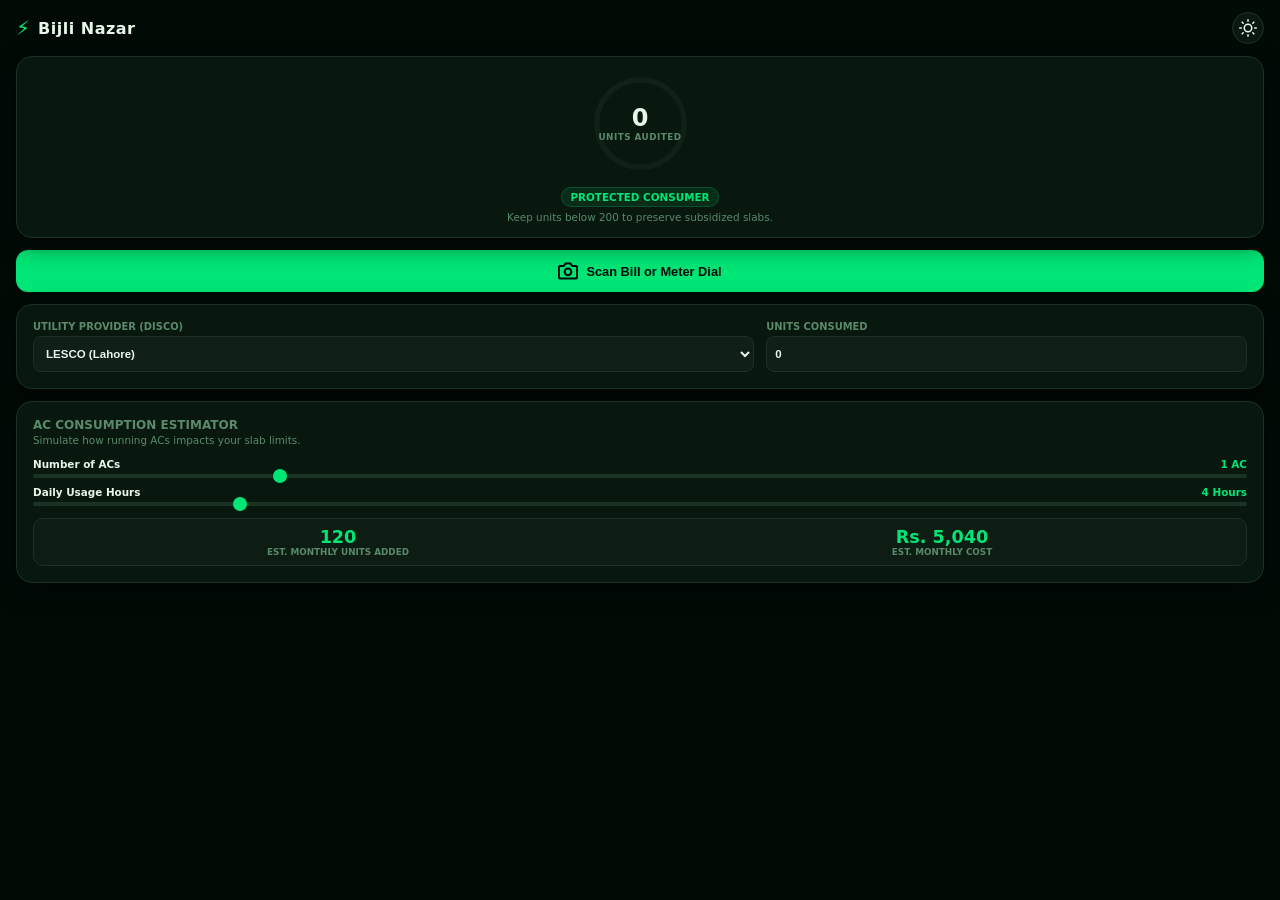
==== projects/bijli-nazar/app/src/main/assets/index.html @ c453e50f "Feature: Initialized Bijli Nazar project codebase (Android Java ML Kit Wrapper & Offline Slabs Audit" ====
<!DOCTYPE html>
<html lang="en">
<head>
  <meta charset="UTF-8">
  <meta name="viewport" content="width=device-width, initial-scale=1.0, user-scalable=no">
  <title>Bijli Nazar - Electricity Watch</title>
  <link rel="stylesheet" href="style.css">
</head>
<body class="dark-theme">

  <div class="app-container">
    
    <!-- Header Navigation -->
    <header>
      <div class="header-logo">
        <span class="logo-icon">⚡</span>
        <h1>Bijli Nazar</h1>
      </div>
      <div class="header-actions">
        <button id="theme-toggle" class="theme-toggle-btn" aria-label="Toggle theme">
          <svg id="sun-icon" viewBox="0 0 24 24" width="18" height="18" fill="none" stroke="currentColor" stroke-width="2" stroke-linecap="round" stroke-linejoin="round">
            <circle cx="12" cy="12" r="5"/><line x1="12" y1="1" x2="12" y2="3"/><line x1="12" y1="21" x2="12" y2="23"/><line x1="4.22" y1="4.22" x2="5.64" y2="5.64"/><line x1="18.36" y1="18.36" x2="19.78" y2="19.78"/><line x1="1" y1="12" x2="3" y2="12"/><line x1="21" y1="12" x2="23" y2="12"/><line x1="4.22" y1="19.78" x2="5.64" y2="18.36"/><line x1="18.36" y1="5.64" x2="19.78" y2="4.22"/>
          </svg>
          <svg id="moon-icon" viewBox="0 0 24 24" width="18" height="18" fill="none" stroke="currentColor" stroke-width="2" stroke-linecap="round" stroke-linejoin="round" style="display:none;">
            <path d="M21 12.79A9 9 0 1 1 11.21 3 7 7 0 0 0 21 12.79z"/>
          </svg>
        </button>
      </div>
    </header>

    <!-- Main visual dashboard dial: Protected Status Pacing Gauge -->
    <section class="gauge-section">
      <div class="glass-card gauge-card">
        <div class="gauge-wrapper">
          <svg class="gauge-svg" viewBox="0 0 120 120">
            <circle class="gauge-track" cx="60" cy="60" r="50"></circle>
            <circle id="gauge-fill" class="gauge-fill status-protected" cx="60" cy="60" r="50" stroke-dasharray="314.16" stroke-dashoffset="314.16"></circle>
          </svg>
          <div class="gauge-content">
            <span class="gauge-units" id="display-units">0</span>
            <span class="gauge-label">Units Audited</span>
          </div>
        </div>
        
        <div class="gauge-status-label">
          <span id="pacing-badge" class="badge badge-success">Protected Consumer</span>
          <p id="pacing-desc" class="pacing-desc">Keep units below 200 to preserve subsidized slabs.</p>
        </div>
      </div>
    </section>

    <!-- Interactive Workspace (Auditor / Calculator / AC Estimator) -->
    <main class="workspace-area">
      
      <!-- Scan Bill Action Button -->
      <div class="scan-action-container">
        <button id="btn-camera-scan" class="btn btn-scan">
          <svg viewBox="0 0 24 24" width="20" height="20" fill="none" stroke="currentColor" stroke-width="2.5" stroke-linecap="round" stroke-linejoin="round">
            <path d="M23 19a2 2 0 0 1-2 2H3a2 2 0 0 1-2-2V8a2 2 0 0 1 2-2h4l2-3h6l2 3h4a2 2 0 0 1 2 2z"/><circle cx="12" cy="13" r="4"/>
          </svg>
          <span>Scan Bill or Meter Dial</span>
        </button>
      </div>

      <!-- Input Controls Card -->
      <div class="glass-card controls-card">
        <div class="control-grid">
          <div class="input-field">
            <label for="disco-select">Utility Provider (DISCO)</label>
            <select id="disco-select">
              <option value="LESCO">LESCO (Lahore)</option>
              <option value="K-ELECTRIC">K-Electric (Karachi)</option>
              <option value="IESCO">IESCO (Islamabad)</option>
              <option value="MEPCO">MEPCO (Multan)</option>
              <option value="FESCO">FESCO (Faisalabad)</option>
              <option value="PESCO">PESCO (Peshawar)</option>
              <option value="HESCO">HESCO (Hyderabad)</option>
            </select>
          </div>
          <div class="input-field">
            <label for="units-input">Units Consumed</label>
            <input type="number" id="units-input" value="0" min="0" max="9999">
          </div>
        </div>
      </div>

      <!-- Itemized Forensic Audit Grid -->
      <div class="glass-card audit-card" id="audit-results" style="display: none;">
        <h3>Bill Audit Breakdown</h3>
        
        <div class="audit-list">
          <div class="audit-row">
            <span>Base Energy Cost</span>
            <span class="audit-val" id="audit-base">Rs. 0.00</span>
          </div>
          <div class="audit-row">
            <span>FCA / QTA Surcharges</span>
            <span class="audit-val" id="audit-surcharges">Rs. 0.00</span>
          </div>
          <div class="audit-row">
            <span>Government Taxes & Duties</span>
            <span class="audit-val" id="audit-taxes">Rs. 0.00</span>
          </div>
          <div class="audit-row total-row">
            <span>Calculated Bill Total</span>
            <span class="audit-val" id="audit-total">Rs. 0.00</span>
          </div>
        </div>

        <div class="discrepancy-panel" id="discrepancy-panel" style="display: none;">
          <div class="discrepancy-header">
            <span class="warning-icon">⚠️</span>
            <h4>Discrepancy Found!</h4>
          </div>
          <p>Your actual bill doesn't match NEPRA approved tariffs. Tap below to draft a dispute letter.</p>
          <button class="btn btn-dispute" id="btn-dispute-draft">Draft Dispute Template</button>
        </div>
      </div>

      <!-- AC Slab Estimator Panel -->
      <div class="glass-card estimator-card">
        <h3>AC Consumption Estimator</h3>
        <p class="section-subtitle">Simulate how running ACs impacts your slab limits.</p>
        
        <div class="slider-field">
          <div class="slider-header">
            <span>Number of ACs</span>
            <span id="ac-count-val">1 AC</span>
          </div>
          <input type="range" id="ac-count-slider" min="0" max="5" value="1">
        </div>

        <div class="slider-field">
          <div class="slider-header">
            <span>Daily Usage Hours</span>
            <span id="ac-hours-val">4 Hours</span>
          </div>
          <input type="range" id="ac-hours-slider" min="0" max="24" value="4">
        </div>

        <div class="estimation-result">
          <div class="est-units">
            <span id="est-units-added">0</span>
            <p>Est. Monthly Units Added</p>
          </div>
          <div class="est-cost">
            <span id="est-cost-added">Rs. 0</span>
            <p>Est. Monthly Cost</p>
          </div>
        </div>
      </div>

    </main>

  </div>

  <script src="db.js"></script>
  <script src="app.js"></script>
</body>
</html>
---- projects/bijli-nazar/app/src/main/assets/style.css ----
/* Bijli Nazar CSS Layout System */

/* Theme Variables */
.dark-theme {
  --bg-deep: #010b06;
  --bg-surface: #0c1e14;
  --border-subtle: #1a3325;
  --text-primary: #e8f5e9;
  --text-secondary: #5a8a6a;
  --accent-primary: #00e676;   /* Protected Green */
  --accent-warning: #ffd54f;   /* Approaching Yellow */
  --accent-danger: #ff5252;    /* Unprotected Red */
  --shadow-color: rgba(0, 0, 0, 0.5);
}

.light-theme {
  --bg-deep: #f4f9f6;
  --bg-surface: #ffffff;
  --border-subtle: #d4e4da;
  --text-primary: #122118;
  --text-secondary: #5f7d6e;
  --accent-primary: #00897b;
  --accent-warning: #f57f17;
  --accent-danger: #d32f2f;
  --shadow-color: rgba(18, 33, 24, 0.08);
}

:root {
  --font-main: system-ui, -apple-system, BlinkMacSystemFont, "Segoe UI", Roboto, sans-serif;
  --transition-normal: all 0.3s cubic-bezier(0.25, 0.8, 0.25, 1);
}

/* Global Reset */
* {
  box-sizing: border-box;
  margin: 0;
  padding: 0;
  -webkit-font-smoothing: antialiased;
}

html, body {
  background-color: var(--bg-deep);
  color: var(--text-primary);
  font-family: var(--font-main);
  height: 100%;
  width: 100%;
  overflow: hidden;
  scrollbar-width: none;
  -ms-overflow-style: none;
}

html::-webkit-scrollbar, body::-webkit-scrollbar {
  display: none;
}

body {
  display: flex;
  flex-direction: column;
  transition: var(--transition-normal);
  user-select: none;
  -webkit-user-select: none;
}

.app-container {
  display: flex;
  flex-direction: column;
  height: 100%;
  width: 100%;
  padding: 12px 16px;
  overflow-y: auto; /* Allow scrolling content area inside body layout */
}

/* Header */
header {
  display: flex;
  justify-content: space-between;
  align-items: center;
  margin-bottom: 12px;
  flex-shrink: 0;
}

.header-logo {
  display: flex;
  align-items: center;
  gap: 8px;
}

.logo-icon {
  font-size: 1.25rem;
  color: var(--accent-primary);
}

.header-logo h1 {
  font-size: 1rem;
  font-weight: 800;
  letter-spacing: 0.5px;
}

.theme-toggle-btn {
  background: rgba(255, 255, 255, 0.05);
  border: 1px solid var(--border-subtle);
  color: var(--text-primary);
  width: 32px;
  height: 32px;
  border-radius: 50%;
  display: flex;
  align-items: center;
  justify-content: center;
  cursor: pointer;
  transition: var(--transition-normal);
}

.theme-toggle-btn:active {
  transform: scale(0.9);
}

/* Glass Card */
.glass-card {
  background: rgba(12, 30, 20, 0.7);
  backdrop-filter: blur(12px);
  -webkit-backdrop-filter: blur(12px);
  border: 1px solid var(--border-subtle);
  border-radius: 16px;
  padding: 16px;
  margin-bottom: 12px;
  box-shadow: 0 8px 24px var(--shadow-color);
}

/* Gauge section */
.gauge-section {
  flex-shrink: 0;
  display: flex;
  justify-content: center;
}

.gauge-card {
  width: 100%;
  display: flex;
  flex-direction: column;
  align-items: center;
  padding: 14px;
}

.gauge-wrapper {
  position: relative;
  width: 105px;
  height: 105px;
  display: flex;
  align-items: center;
  justify-content: center;
}

.gauge-svg {
  width: 100%;
  height: 100%;
}

.gauge-track {
  fill: none;
  stroke: rgba(255, 255, 255, 0.04);
  stroke-width: 6;
}

.gauge-fill {
  fill: none;
  stroke-width: 6;
  stroke-linecap: round;
  transform: rotate(-90deg);
  transform-origin: 50% 50%;
  transition: stroke-dashoffset 0.4s ease, stroke 0.4s ease;
}

.status-protected {
  stroke: var(--accent-primary);
}

.status-approaching {
  stroke: var(--accent-warning);
}

.status-unprotected {
  stroke: var(--accent-danger);
}

.gauge-content {
  position: absolute;
  display: flex;
  flex-direction: column;
  align-items: center;
}

.gauge-units {
  font-size: 1.5rem;
  font-weight: 900;
  line-height: 1;
}

.gauge-label {
  font-size: 0.55rem;
  color: var(--text-secondary);
  font-weight: 700;
  text-transform: uppercase;
  letter-spacing: 0.5px;
  margin-top: 2px;
}

.gauge-status-label {
  margin-top: 10px;
  text-align: center;
}

.badge {
  display: inline-block;
  padding: 3px 8px;
  border-radius: 12px;
  font-size: 0.65rem;
  font-weight: 800;
  text-transform: uppercase;
  margin-bottom: 4px;
}

.badge-success {
  background: rgba(0, 230, 118, 0.1);
  color: var(--accent-primary);
  border: 1px solid rgba(0, 230, 118, 0.2);
}

.badge-warning {
  background: rgba(255, 213, 79, 0.1);
  color: var(--accent-warning);
  border: 1px solid rgba(255, 213, 79, 0.2);
}

.badge-danger {
  background: rgba(255, 82, 82, 0.1);
  color: var(--accent-danger);
  border: 1px solid rgba(255, 82, 82, 0.2);
}

.pacing-desc {
  font-size: 0.65rem;
  color: var(--text-secondary);
}

/* Form Controls & Scan buttons */
.scan-action-container {
  margin-bottom: 12px;
}

.btn {
  width: 100%;
  height: 42px;
  border-radius: 12px;
  border: none;
  font-size: 0.8rem;
  font-weight: 700;
  display: flex;
  align-items: center;
  justify-content: center;
  gap: 8px;
  cursor: pointer;
  transition: var(--transition-normal);
}

.btn:active {
  transform: scale(0.98);
}

.btn-scan {
  background: var(--accent-primary);
  color: #010b06;
}

.btn-dispute {
  background: rgba(255, 82, 82, 0.15);
  border: 1px solid rgba(255, 82, 82, 0.3);
  color: var(--accent-danger);
  margin-top: 10px;
}

.btn-dispute:active {
  background: rgba(255, 82, 82, 0.25);
}

.control-grid {
  display: grid;
  grid-template-columns: 1.2fr 0.8fr;
  gap: 12px;
}

.input-field {
  display: flex;
  flex-direction: column;
  gap: 4px;
}

.input-field label {
  font-size: 0.62rem;
  font-weight: 800;
  text-transform: uppercase;
  color: var(--text-secondary);
}

.input-field select, .input-field input {
  background: rgba(255, 255, 255, 0.03);
  border: 1px solid var(--border-subtle);
  color: var(--text-primary);
  border-radius: 8px;
  height: 36px;
  padding: 0 8px;
  font-size: 0.72rem;
  font-weight: 700;
  outline: none;
}

.input-field select:focus, .input-field input:focus {
  border-color: var(--accent-primary);
}

/* Auditor Results */
.audit-card h3, .estimator-card h3 {
  font-size: 0.75rem;
  font-weight: 800;
  text-transform: uppercase;
  color: var(--text-secondary);
  margin-bottom: 8px;
}

.section-subtitle {
  font-size: 0.65rem;
  color: var(--text-secondary);
  margin-top: -6px;
  margin-bottom: 12px;
}

.audit-list {
  display: flex;
  flex-direction: column;
  gap: 8px;
}

.audit-row {
  display: flex;
  justify-content: space-between;
  font-size: 0.72rem;
  font-weight: 600;
  color: var(--text-secondary);
}

.audit-row span:last-child {
  color: var(--text-primary);
  font-weight: 700;
}

.total-row {
  border-top: 1px dashed var(--border-subtle);
  padding-top: 8px;
  font-weight: 800;
  font-size: 0.78rem;
}

.total-row span {
  color: var(--text-primary) !important;
}

/* Slabs sliders */
.slider-field {
  display: flex;
  flex-direction: column;
  gap: 4px;
  margin-bottom: 8px;
}

.slider-header {
  display: flex;
  justify-content: space-between;
  font-size: 0.65rem;
  font-weight: 700;
}

.slider-header span:last-child {
  color: var(--accent-primary);
}

.slider-field input[type="range"] {
  -webkit-appearance: none;
  width: 100%;
  height: 4px;
  background: var(--border-subtle);
  border-radius: 2px;
  outline: none;
}

.slider-field input[type="range"]::-webkit-slider-thumb {
  -webkit-appearance: none;
  width: 14px;
  height: 14px;
  border-radius: 50%;
  background: var(--accent-primary);
  cursor: pointer;
}

.estimation-result {
  display: grid;
  grid-template-columns: 1fr 1fr;
  gap: 12px;
  background: rgba(255, 255, 255, 0.02);
  border: 1px solid var(--border-subtle);
  border-radius: 10px;
  padding: 8px;
  margin-top: 12px;
  text-align: center;
}

.est-units span, .est-cost span {
  font-size: 1.1rem;
  font-weight: 800;
  color: var(--accent-primary);
}

.est-units p, .est-cost p {
  font-size: 0.55rem;
  color: var(--text-secondary);
  font-weight: 700;
  text-transform: uppercase;
}

/* Discrepancy Panel */
.discrepancy-panel {
  margin-top: 12px;
  background: rgba(255, 82, 82, 0.05);
  border: 1px solid rgba(255, 82, 82, 0.2);
  border-radius: 10px;
  padding: 10px;
}

.discrepancy-header {
  display: flex;
  align-items: center;
  gap: 6px;
  color: var(--accent-danger);
  font-weight: 800;
  font-size: 0.72rem;
  margin-bottom: 4px;
}

.discrepancy-panel p {
  font-size: 0.65rem;
  color: var(--text-secondary);
}

/* Light Theme Contrast parity overrides */
.light-theme .glass-card {
  background: rgba(255, 255, 255, 0.85);
}

.light-theme .theme-toggle-btn {
  background: rgba(0, 0, 0, 0.03);
}

.light-theme .btn-scan {
  color: #ffffff;
}

.light-theme .badge-success {
  background: rgba(0, 137, 123, 0.08);
}

.light-theme .badge-warning {
  background: rgba(245, 127, 23, 0.08);
}

.light-theme .badge-danger {
  background: rgba(211, 47, 47, 0.08);
}
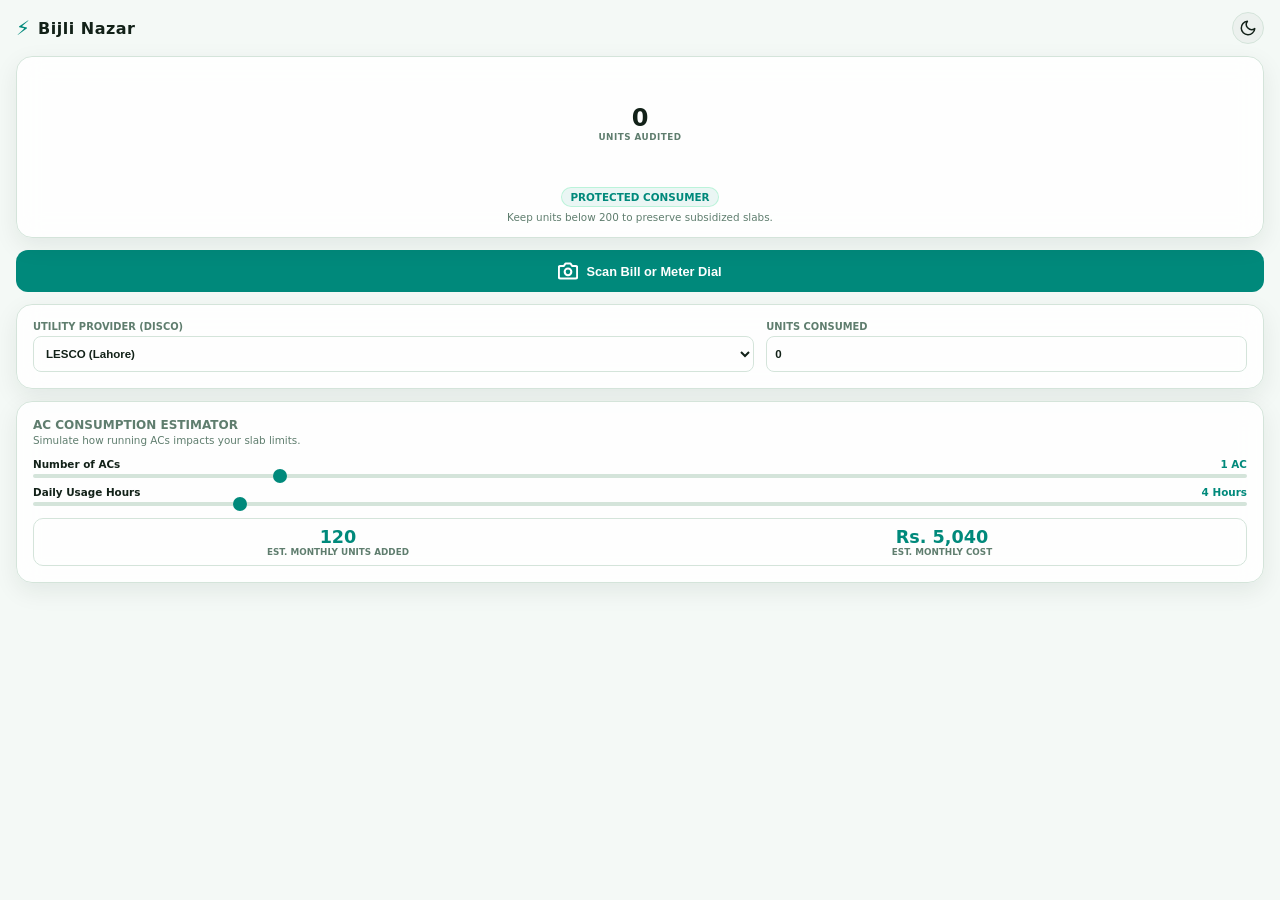
==== commit 00c527cb: "UI: Enabled dynamic system default theme auto-detection across all five applications" ====
--- a/projects/bijli-nazar/app/src/main/assets/index.html
+++ b/projects/bijli-nazar/app/src/main/assets/index.html
@@ -6,7 +6,7 @@
   <title>Bijli Nazar - Electricity Watch</title>
   <link rel="stylesheet" href="style.css">
 </head>
-<body class="dark-theme">
+<body>
 
   <div class="app-container">
     
--- a/projects/bijli-nazar/app/src/main/assets/style.css
+++ b/projects/bijli-nazar/app/src/main/assets/style.css
@@ -1,19 +1,8 @@
 /* Bijli Nazar CSS Layout System */
 
 /* Theme Variables */
-.dark-theme {
-  --bg-deep: #010b06;
-  --bg-surface: #0c1e14;
-  --border-subtle: #1a3325;
-  --text-primary: #e8f5e9;
-  --text-secondary: #5a8a6a;
-  --accent-primary: #00e676;   /* Protected Green */
-  --accent-warning: #ffd54f;   /* Approaching Yellow */
-  --accent-danger: #ff5252;    /* Unprotected Red */
-  --shadow-color: rgba(0, 0, 0, 0.5);
-}
-
-.light-theme {
+:root {
+  /* Default to Light Theme */
   --bg-deep: #f4f9f6;
   --bg-surface: #ffffff;
   --border-subtle: #d4e4da;
@@ -23,11 +12,47 @@
   --accent-warning: #f57f17;
   --accent-danger: #d32f2f;
   --shadow-color: rgba(18, 33, 24, 0.08);
-}
-
-:root {
+
   --font-main: system-ui, -apple-system, BlinkMacSystemFont, "Segoe UI", Roboto, sans-serif;
   --transition-normal: all 0.3s cubic-bezier(0.25, 0.8, 0.25, 1);
+}
+
+@media (prefers-color-scheme: dark) {
+  :root {
+    --bg-deep: #010b06;
+    --bg-surface: #0c1e14;
+    --border-subtle: #1a3325;
+    --text-primary: #e8f5e9;
+    --text-secondary: #5a8a6a;
+    --accent-primary: #00e676;   /* Protected Green */
+    --accent-warning: #ffd54f;   /* Approaching Yellow */
+    --accent-danger: #ff5252;    /* Unprotected Red */
+    --shadow-color: rgba(0, 0, 0, 0.5);
+  }
+}
+
+body.dark-theme {
+  --bg-deep: #010b06;
+  --bg-surface: #0c1e14;
+  --border-subtle: #1a3325;
+  --text-primary: #e8f5e9;
+  --text-secondary: #5a8a6a;
+  --accent-primary: #00e676;
+  --accent-warning: #ffd54f;
+  --accent-danger: #ff5252;
+  --shadow-color: rgba(0, 0, 0, 0.5);
+}
+
+body.light-theme {
+  --bg-deep: #f4f9f6;
+  --bg-surface: #ffffff;
+  --border-subtle: #d4e4da;
+  --text-primary: #122118;
+  --text-secondary: #5f7d6e;
+  --accent-primary: #00897b;
+  --accent-warning: #f57f17;
+  --accent-danger: #d32f2f;
+  --shadow-color: rgba(18, 33, 24, 0.08);
 }
 
 /* Global Reset */
